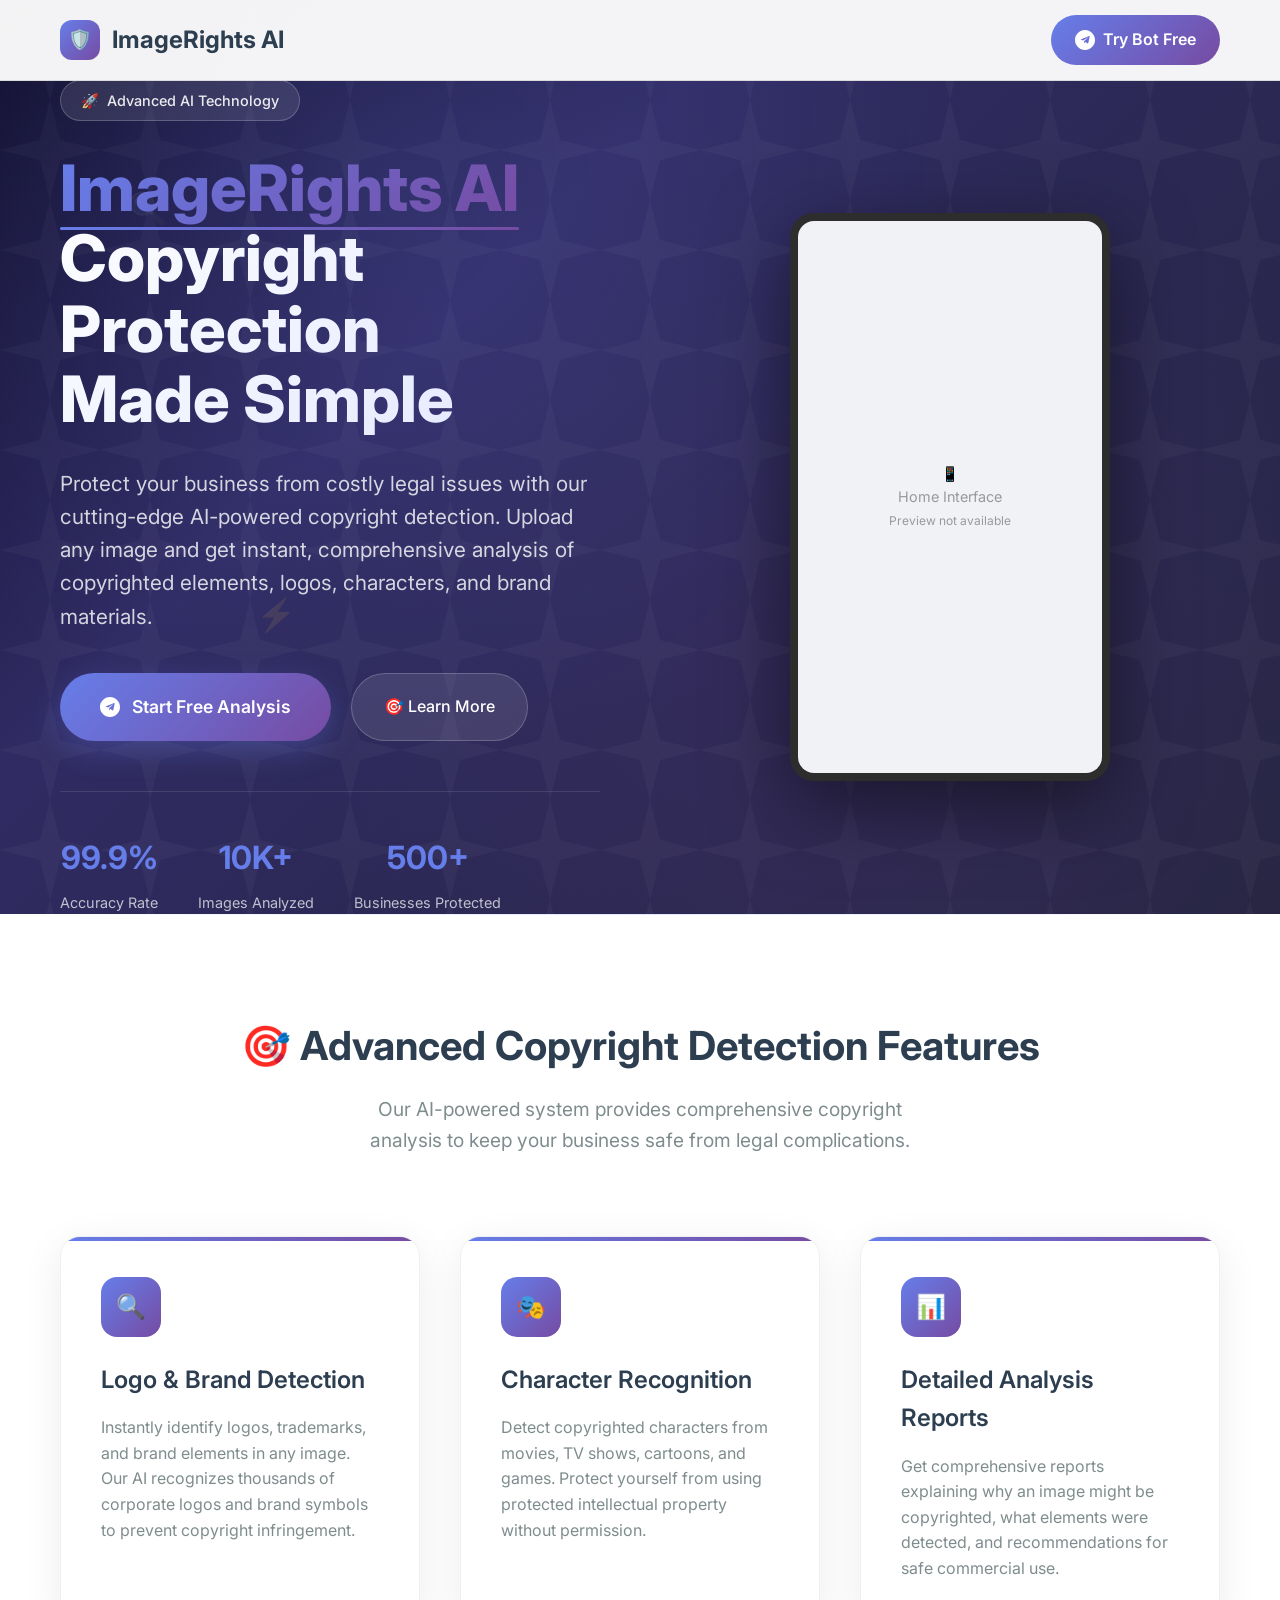
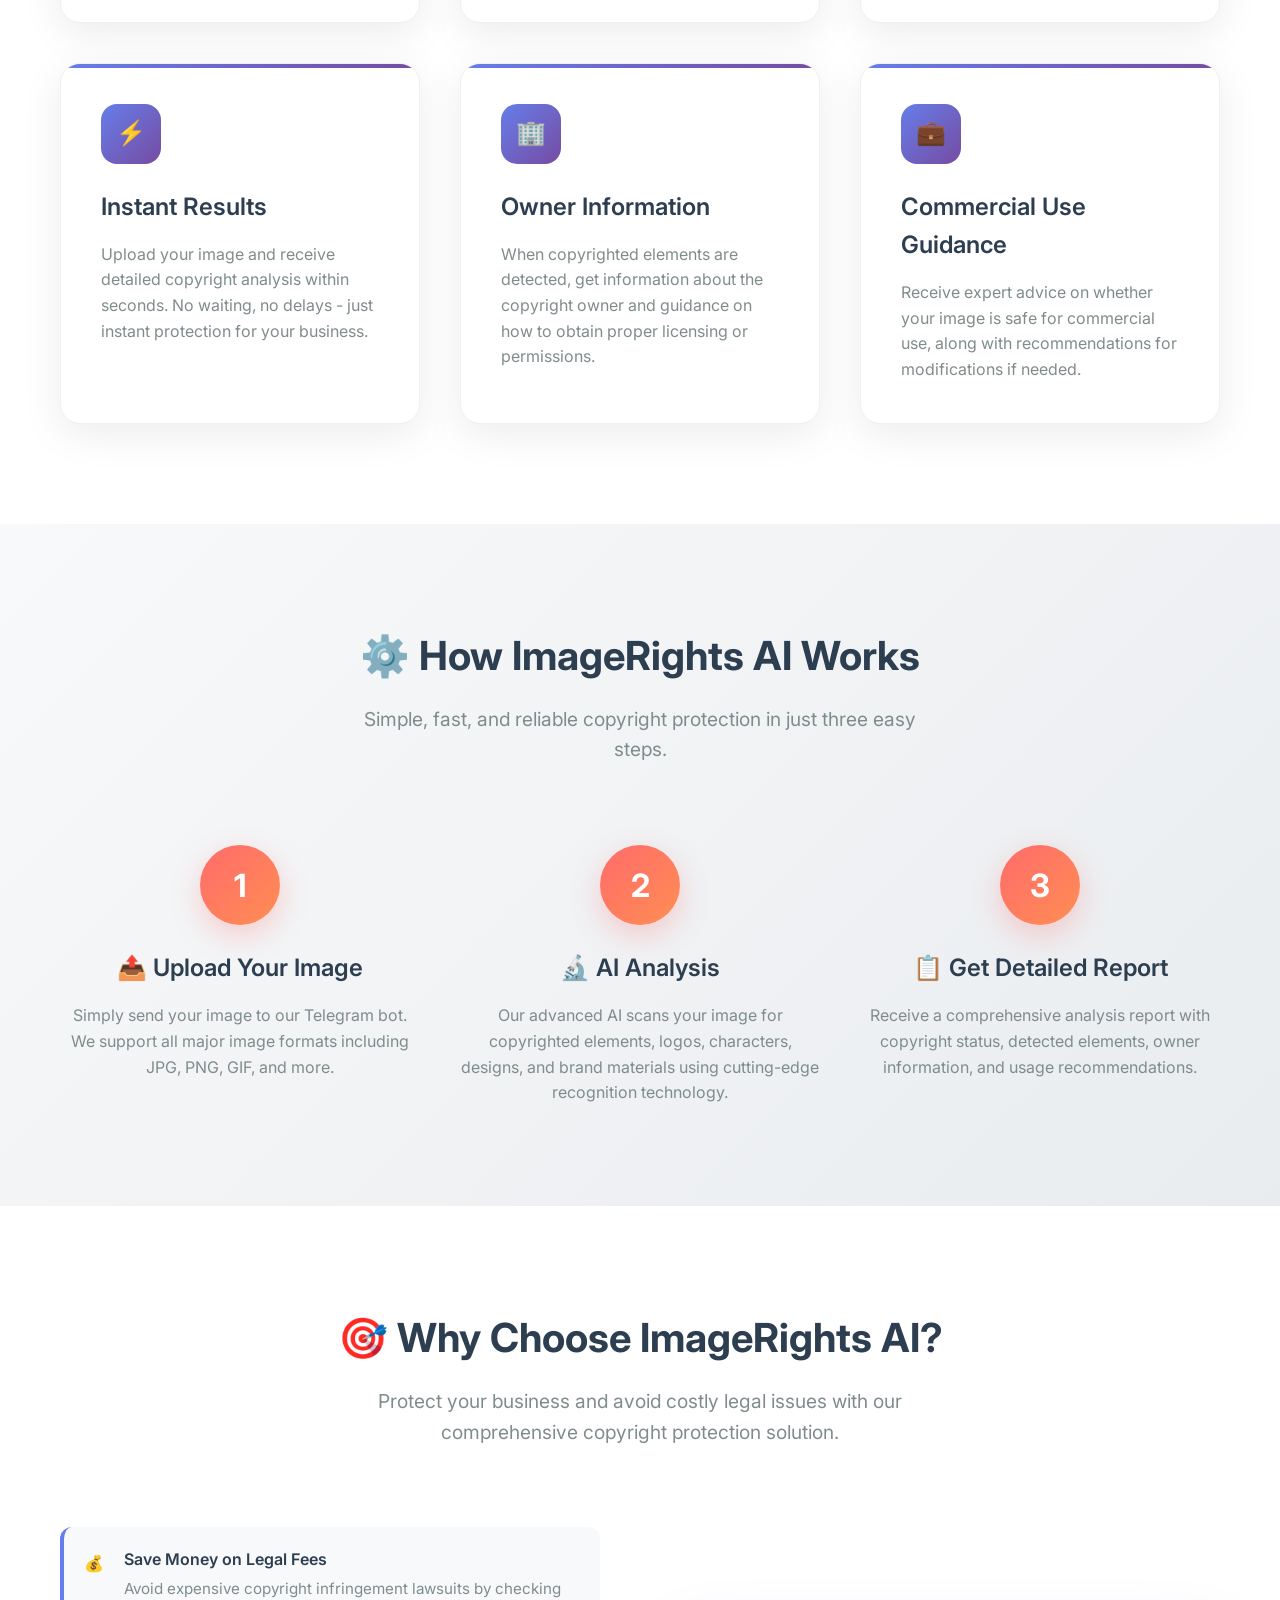
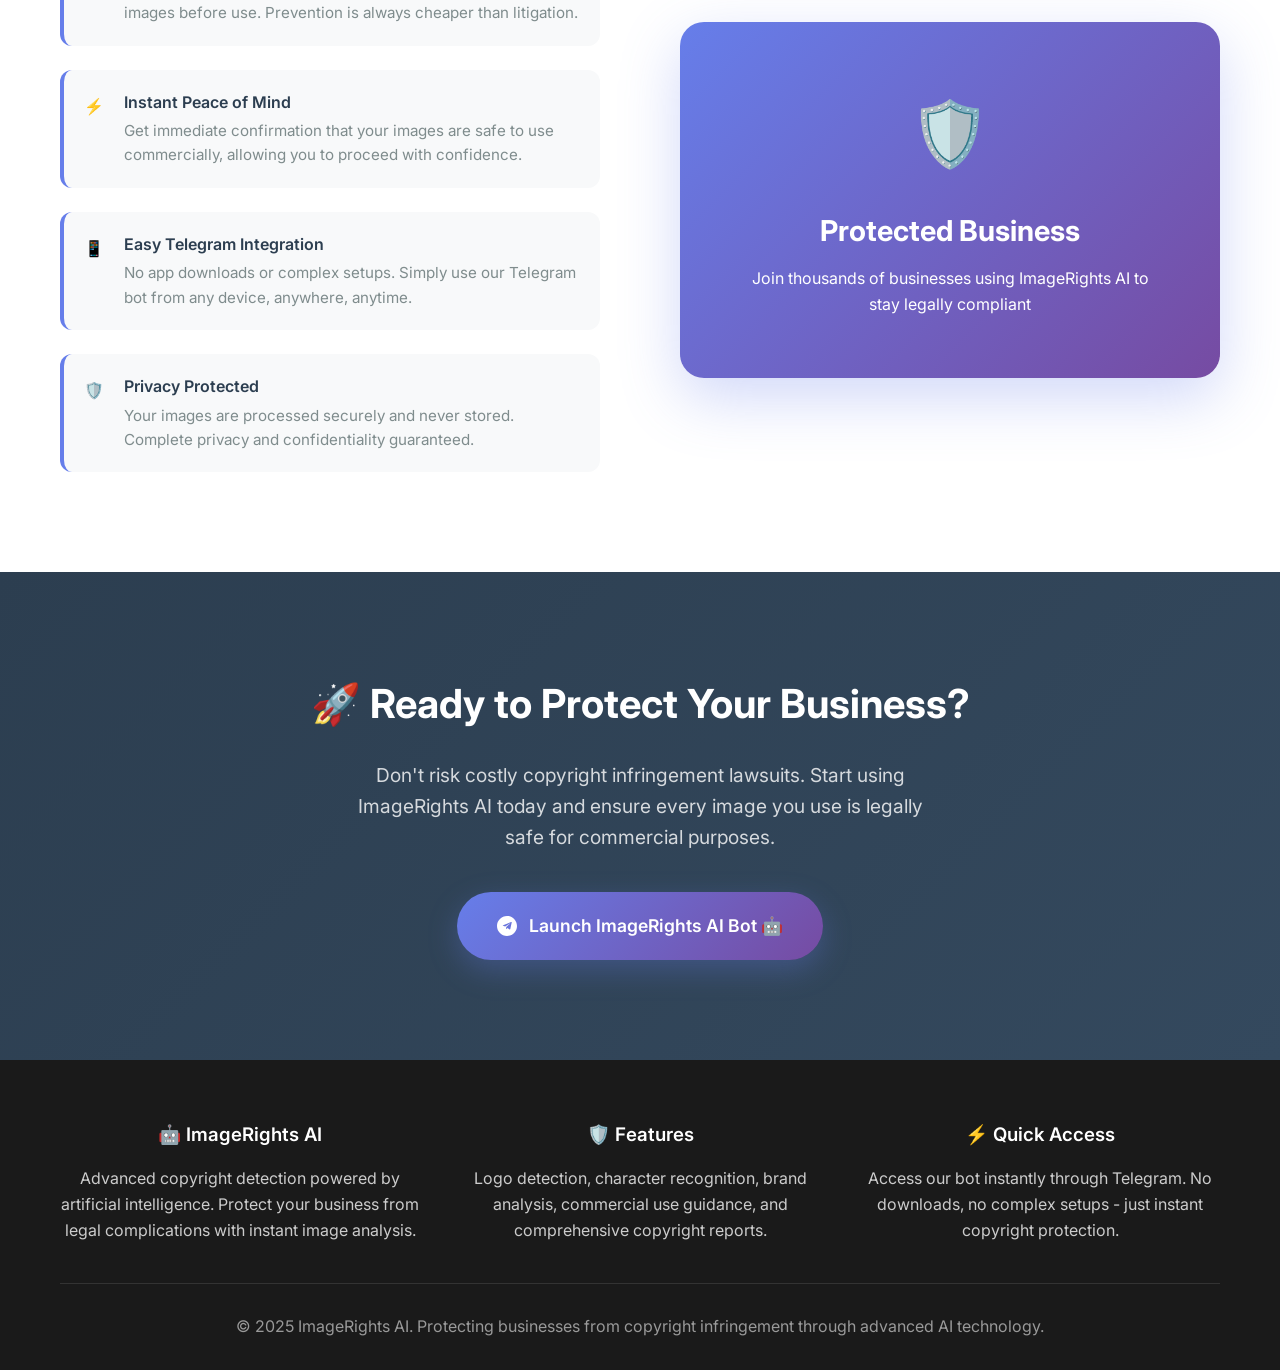
==== Index.html @ 1d733025 "Create Index.html" ====
<!DOCTYPE html>
<html lang="en">
<head>
    <meta charset="UTF-8">
    <meta name="viewport" content="width=device-width, initial-scale=1.0">
    <title>ImageRights AI - Advanced Copyright Detection Bot | Protect Your Business from Legal Issues</title>
    <meta name="description" content="Protect your business with ImageRights AI - the most advanced copyright detection bot. Upload images and get instant analysis for copyrighted elements, logos, characters, and brand elements. Safe commercial use guaranteed.">
    <meta name="keywords" content="copyright checker, image copyright detection, AI copyright scanner, commercial use images, trademark detection, logo recognition, copyright infringement protection">
    <meta name="robots" content="index, follow">
    <meta property="og:title" content="ImageRights AI - Advanced Copyright Detection Bot">
    <meta property="og:description" content="Instantly detect copyrighted elements in images. Protect your business from legal issues with AI-powered copyright analysis.">
    <meta property="og:type" content="website">
    <meta property="og:url" content="https://imagerights-ai.com">
    <meta name="twitter:card" content="summary_large_image">
    <meta name="twitter:title" content="ImageRights AI - Advanced Copyright Detection Bot">
    <meta name="twitter:description" content="AI-powered copyright detection to keep your business safe from legal issues.">
    
    <link rel="preconnect" href="https://fonts.googleapis.com">
    <link rel="preconnect" href="https://fonts.gstatic.com" crossorigin>
    <link href="https://fonts.googleapis.com/css2?family=Inter:wght@300;400;500;600;700;800&display=swap" rel="stylesheet">
    
    <style>
        * {
            margin: 0;
            padding: 0;
            box-sizing: border-box;
        }

        body {
            font-family: 'Inter', sans-serif;
            line-height: 1.6;
            color: #1a1a1a;
            background: linear-gradient(135deg, #667eea 0%, #764ba2 100%);
            overflow-x: hidden;
        }

        .container {
            max-width: 1200px;
            margin: 0 auto;
            padding: 0 20px;
        }

        /* Navigation */
        .navbar {
            position: fixed;
            top: 0;
            left: 0;
            right: 0;
            background: rgba(255, 255, 255, 0.95);
            backdrop-filter: blur(20px);
            border-bottom: 1px solid rgba(0, 0, 0, 0.1);
            z-index: 1000;
            padding: 15px 0;
        }

        .nav-content {
            display: flex;
            justify-content: space-between;
            align-items: center;
        }

        .logo {
            display: flex;
            align-items: center;
            gap: 12px;
            font-size: 1.5rem;
            font-weight: 700;
            color: #2c3e50;
            text-decoration: none;
        }

        .logo-icon {
            width: 40px;
            height: 40px;
            background: linear-gradient(135deg, #667eea, #764ba2);
            border-radius: 12px;
            display: flex;
            align-items: center;
            justify-content: center;
            color: white;
            font-size: 1.2rem;
        }

        .nav-cta {
            background: linear-gradient(135deg, #667eea, #764ba2);
            color: white;
            padding: 12px 24px;
            border-radius: 25px;
            text-decoration: none;
            font-weight: 600;
            transition: all 0.3s ease;
            display: flex;
            align-items: center;
            gap: 8px;
        }

        .nav-cta:hover {
            transform: translateY(-2px);
            box-shadow: 0 10px 25px rgba(102, 126, 234, 0.3);
        }

        /* Header Section */
        .hero {
            min-height: 100vh;
            display: flex;
            align-items: center;
            background: linear-gradient(135deg, #0f0c29 0%, #302b63 35%, #24243e 100%);
            position: relative;
            overflow: hidden;
            padding-top: 80px;
        }

        .hero::before {
            content: '';
            position: absolute;
            top: 0;
            left: 0;
            right: 0;
            bottom: 0;
            background: url("data:image/svg+xml,%3Csvg width='100' height='100' viewBox='0 0 100 100' xmlns='http://www.w3.org/2000/svg'%3E%3Cg fill='%23ffffff' fill-opacity='0.03'%3E%3Cpolygon points='50 0 60 40 100 50 60 60 50 100 40 60 0 50 40 40'/%3E%3C/g%3E%3C/svg%3E") repeat;
            animation: float 30s linear infinite;
        }

        .hero::after {
            content: '';
            position: absolute;
            top: 0;
            left: 0;
            right: 0;
            bottom: 0;
            background: radial-gradient(circle at 30% 20%, rgba(102, 126, 234, 0.15) 0%, transparent 50%),
                        radial-gradient(circle at 70% 80%, rgba(118, 75, 162, 0.15) 0%, transparent 50%);
        }

        @keyframes float {
            0% { transform: translateX(0) translateY(0); }
            100% { transform: translateX(-100px) translateY(-100px); }
        }

        .hero-content {
            display: grid;
            grid-template-columns: 1fr 1fr;
            gap: 80px;
            align-items: center;
            z-index: 2;
            position: relative;
        }

        .hero-text {
            max-width: 600px;
        }

        .hero-badge {
            display: inline-flex;
            align-items: center;
            gap: 8px;
            background: rgba(255, 255, 255, 0.1);
            border: 1px solid rgba(255, 255, 255, 0.2);
            border-radius: 50px;
            padding: 8px 20px;
            margin-bottom: 32px;
            color: rgba(255, 255, 255, 0.9);
            font-size: 0.9rem;
            font-weight: 500;
        }

        .hero-text h1 {
            font-size: 4rem;
            font-weight: 800;
            color: white;
            margin-bottom: 32px;
            line-height: 1.1;
            background: linear-gradient(135deg, #ffffff 0%, #e0e7ff 100%);
            -webkit-background-clip: text;
            -webkit-text-fill-color: transparent;
            background-clip: text;
        }

        .hero-text .highlight {
            background: linear-gradient(135deg, #667eea 0%, #764ba2 100%);
            -webkit-background-clip: text;
            -webkit-text-fill-color: transparent;
            background-clip: text;
            position: relative;
        }

        .hero-text .highlight::after {
            content: '';
            position: absolute;
            bottom: -4px;
            left: 0;
            right: 0;
            height: 3px;
            background: linear-gradient(135deg, #667eea 0%, #764ba2 100%);
            border-radius: 2px;
        }

        .hero-text p {
            font-size: 1.3rem;
            color: rgba(255, 255, 255, 0.8);
            margin-bottom: 40px;
            font-weight: 400;
            line-height: 1.6;
        }

        .hero-buttons {
            display: flex;
            gap: 20px;
            align-items: center;
            flex-wrap: wrap;
        }

        .cta-button {
            display: inline-flex;
            align-items: center;
            gap: 12px;
            background: linear-gradient(135deg, #667eea, #764ba2);
            color: white;
            padding: 20px 40px;
            border-radius: 50px;
            text-decoration: none;
            font-weight: 600;
            font-size: 1.1rem;
            transition: all 0.3s ease;
            box-shadow: 0 10px 30px rgba(102, 126, 234, 0.3);
            position: relative;
            overflow: hidden;
        }

        .cta-button::before {
            content: '';
            position: absolute;
            top: 0;
            left: -100%;
            width: 100%;
            height: 100%;
            background: linear-gradient(90deg, transparent, rgba(255, 255, 255, 0.2), transparent);
            transition: left 0.5s;
        }

        .cta-button:hover::before {
            left: 100%;
        }

        .cta-button:hover {
            transform: translateY(-3px);
            box-shadow: 0 20px 40px rgba(102, 126, 234, 0.4);
        }

        .cta-secondary {
            display: inline-flex;
            align-items: center;
            gap: 12px;
            background: rgba(255, 255, 255, 0.1);
            color: white;
            padding: 20px 32px;
            border-radius: 50px;
            text-decoration: none;
            font-weight: 500;
            border: 1px solid rgba(255, 255, 255, 0.2);
            transition: all 0.3s ease;
        }

        .cta-secondary:hover {
            background: rgba(255, 255, 255, 0.15);
            transform: translateY(-2px);
        }

        .hero-stats {
            display: flex;
            gap: 40px;
            margin-top: 50px;
            padding-top: 40px;
            border-top: 1px solid rgba(255, 255, 255, 0.1);
        }

        .stat-item {
            text-align: center;
        }

        .stat-number {
            font-size: 2rem;
            font-weight: 700;
            color: #667eea;
            margin-bottom: 8px;
        }

        .stat-label {
            font-size: 0.9rem;
            color: rgba(255, 255, 255, 0.7);
        }

        .hero-visual {
            display: flex;
            justify-content: center;
            align-items: center;
            position: relative;
        }
        
        /* New Gallery Carousel Styles */
        .screenshots-carousel {
            position: relative;
            width: 320px;
            height: 568px;
            box-shadow: 0 25px 80px rgba(0, 0, 0, 0.5);
            border-radius: 24px;
            overflow: hidden;
            border: 8px solid #2d2d2d;
            background: #1a1a1a;
        }

        .screenshot-item {
            position: absolute;
            top: 0;
            left: 0;
            width: 100%;
            height: 100%;
            opacity: 0;
            transition: opacity 0.5s ease-in-out;
            z-index: 1;
            background: #f0f2f5;
            display: flex;
            align-items: center;
            justify-content: center;
        }

        .screenshot-item.active {
            opacity: 1;
        }

        .screenshot-img {
            width: 100%;
            height: 100%;
            object-fit: cover;
            background: #f8f9fa;
        }

        .image-loading {
            position: absolute;
            top: 50%;
            left: 50%;
            transform: translate(-50%, -50%);
            color: #666;
            font-size: 0.9rem;
            text-align: center;
        }

        .loading-spinner {
            width: 20px;
            height: 20px;
            border: 2px solid #f3f3f3;
            border-top: 2px solid #667eea;
            border-radius: 50%;
            animation: spin 1s linear infinite;
            margin: 0 auto 10px;
        }

        @keyframes spin {
            0% { transform: rotate(0deg); }
            100% { transform: rotate(360deg); }
        }

        .carousel-controls {
            position: absolute;
            bottom: -70px;
            left: 50%;
            transform: translateX(-50%);
            display: flex;
            gap: 15px;
            z-index: 3;
        }

        .carousel-dots {
            display: flex;
            gap: 8px;
            align-items: center;
        }

        .dot {
            cursor: pointer;
            height: 12px;
            width: 12px;
            background-color: rgba(255,255,255,0.3);
            border-radius: 50%;
            display: inline-block;
            transition: all 0.3s ease;
        }

        .dot.active {
            background-color: #667eea;
            transform: scale(1.2);
        }

        .dot:hover {
            background-color: rgba(102, 126, 234, 0.7);
        }

        .carousel-nav {
            display: flex;
            gap: 10px;
        }

        .nav-btn {
            background: rgba(255, 255, 255, 0.1);
            border: 1px solid rgba(255, 255, 255, 0.2);
            color: white;
            width: 40px;
            height: 40px;
            border-radius: 50%;
            display: flex;
            align-items: center;
            justify-content: center;
            cursor: pointer;
            transition: all 0.3s ease;
            font-size: 1.2rem;
        }

        .nav-btn:hover {
            background: rgba(255, 255, 255, 0.2);
            transform: scale(1.1);
        }

        .carousel-labels {
            position: absolute;
            bottom: -110px;
            left: 50%;
            transform: translateX(-50%);
            text-align: center;
            z-index: 3;
        }

        .current-label {
            color: rgba(255, 255, 255, 0.9);
            font-size: 0.9rem;
            font-weight: 500;
            padding: 8px 16px;
            background: rgba(255, 255, 255, 0.1);
            border-radius: 20px;
            backdrop-filter: blur(10px);
        }

        .floating-elements {
            position: absolute;
            top: 0;
            left: 0;
            right: 0;
            bottom: 0;
            pointer-events: none;
        }

        .floating-icon {
            position: absolute;
            color: rgba(255, 255, 255, 0.1);
            font-size: 2rem;
            animation: floatIcon 8s ease-in-out infinite;
        }

        .floating-icon:nth-child(1) { top: 20%; left: 10%; animation-delay: 0s; }
        .floating-icon:nth-child(2) { top: 60%; right: 15%; animation-delay: 2s; }
        .floating-icon:nth-child(3) { bottom: 30%; left: 20%; animation-delay: 4s; }

        @keyframes floatIcon {
            0%, 100% { transform: translateY(0px) rotate(0deg); }
            50% { transform: translateY(-20px) rotate(10deg); }
        }

        /* Features Section */
        .features {
            padding: 100px 0;
            background: #ffffff;
            position: relative;
        }

        .features::before {
            content: '';
            position: absolute;
            top: 0;
            left: 0;
            right: 0;
            height: 1px;
            background: linear-gradient(90deg, transparent, #e0e7ff, transparent);
        }

        .section-header {
            text-align: center;
            margin-bottom: 80px;
        }

        .section-header h2 {
            font-size: 2.5rem;
            font-weight: 700;
            color: #2c3e50;
            margin-bottom: 16px;
        }

        .section-header p {
            font-size: 1.2rem;
            color: #7f8c8d;
            max-width: 600px;
            margin: 0 auto;
        }

        .features-grid {
            display: grid;
            grid-template-columns: repeat(auto-fit, minmax(350px, 1fr));
            gap: 40px;
        }

        .feature-card {
            background: #ffffff;
            padding: 40px;
            border-radius: 20px;
            box-shadow: 0 10px 40px rgba(0, 0, 0, 0.08);
            border: 1px solid #f0f0f0;
            transition: all 0.3s ease;
            position: relative;
            overflow: hidden;
        }

        .feature-card::before {
            content: '';
            position: absolute;
            top: 0;
            left: 0;
            right: 0;
            height: 4px;
            background: linear-gradient(135deg, #667eea, #764ba2);
        }

        .feature-card:hover {
            transform: translateY(-5px);
            box-shadow: 0 20px 60px rgba(0, 0, 0, 0.12);
        }

        .feature-icon {
            width: 60px;
            height: 60px;
            background: linear-gradient(135deg, #667eea, #764ba2);
            border-radius: 16px;
            display: flex;
            align-items: center;
            justify-content: center;
            margin-bottom: 24px;
            color: white;
            font-size: 1.5rem;
        }

        .feature-card h3 {
            font-size: 1.5rem;
            font-weight: 600;
            color: #2c3e50;
            margin-bottom: 16px;
        }

        .feature-card p {
            color: #7f8c8d;
            line-height: 1.6;
        }

        /* How It Works */
        .how-it-works {
            padding: 100px 0;
            background: linear-gradient(135deg, #f8f9fa, #e9ecef);
        }

        .steps-container {
            display: grid;
            grid-template-columns: repeat(auto-fit, minmax(300px, 1fr));
            gap: 40px;
            margin-top: 60px;
        }

        .step {
            text-align: center;
            position: relative;
        }

        .step-number {
            width: 80px;
            height: 80px;
            background: linear-gradient(135deg, #ff6b6b, #ff8e53);
            border-radius: 50%;
            display: flex;
            align-items: center;
            justify-content: center;
            margin: 0 auto 24px;
            font-size: 2rem;
            font-weight: 700;
            color: white;
            box-shadow: 0 10px 30px rgba(255, 107, 107, 0.3);
        }

        .step h3 {
            font-size: 1.5rem;
            font-weight: 600;
            color: #2c3e50;
            margin-bottom: 16px;
        }

        .step p {
            color: #7f8c8d;
            line-height: 1.6;
        }

        /* Benefits Section */
        .benefits {
            padding: 100px 0;
            background: #ffffff;
        }

        .benefits-grid {
            display: grid;
            grid-template-columns: 1fr 1fr;
            gap: 80px;
            align-items: center;
            margin-top: 60px;
        }

        .benefits-list {
            display: flex;
            flex-direction: column;
            gap: 24px;
        }

        .benefit-item {
            display: flex;
            align-items: flex-start;
            gap: 16px;
            padding: 20px;
            background: #f8f9fa;
            border-radius: 12px;
            border-left: 4px solid #667eea;
        }

        .benefit-icon {
            width: 24px;
            height: 24px;
            color: #667eea;
            flex-shrink: 0;
            margin-top: 4px;
        }

        .benefit-content h4 {
            font-weight: 600;
            color: #2c3e50;
            margin-bottom: 4px;
        }

        .benefit-content p {
            color: #7f8c8d;
            font-size: 0.95rem;
        }

        .benefits-visual {
            display: flex;
            justify-content: center;
            align-items: center;
        }

        .security-badge {
            background: linear-gradient(135deg, #667eea, #764ba2);
            color: white;
            padding: 60px;
            border-radius: 24px;
            text-align: center;
            box-shadow: 0 20px 60px rgba(102, 126, 234, 0.3);
        }

       .security-badge .icon {
            font-size: 4rem;
            margin-bottom: 24px;
        }

        .security-badge h3 {
            font-size: 1.8rem;
            font-weight: 700;
            margin-bottom: 12px;
        }

        /* Final CTA */
        .final-cta {
            padding: 100px 0;
            background: linear-gradient(135deg, #2c3e50, #34495e);
            text-align: center;
        }

        .final-cta h2 {
            font-size: 2.5rem;
            font-weight: 700;
            color: white;
            margin-bottom: 24px;
        }

        .final-cta p {
            font-size: 1.2rem;
            color: rgba(255, 255, 255, 0.8);
            margin-bottom: 40px;
            max-width: 600px;
            margin-left: auto;
            margin-right: auto;
        }

        /* Footer */
        .footer {
            background: #1a1a1a;
            color: #ffffff;
            padding: 60px 0 30px;
            text-align: center;
        }

        .footer-content {
            display: grid;
            grid-template-columns: repeat(auto-fit, minmax(250px, 1fr));
            gap: 40px;
            margin-bottom: 40px;
        }

        .footer-section h3 {
            font-weight: 600;
            margin-bottom: 16px;
            color: #ffffff;
        }

        .footer-section p {
            color: #cccccc;
            line-height: 1.6;
        }

        .footer-bottom {
            border-top: 1px solid #333;
            padding-top: 30px;
            color: #999;
        }

        /* Responsive Design */
        @media (max-width: 768px) {
            .navbar {
                padding: 10px 0;
            }
            
            .nav-content {
                flex-wrap: wrap;
                gap: 15px;
            }
            
            .logo {
                font-size: 1.3rem;
            }
            
            .nav-cta {
                padding: 10px 20px;
                font-size: 0.9rem;
            }
            
            .hero {
                padding-top: 100px;
            }
            
            .hero-content {
                grid-template-columns: 1fr;
                gap: 60px; /* Increased gap for better spacing */
                text-align: center;
            }
            
            .hero-visual {
                order: -1; /* Move carousel to the top on mobile */
                margin-bottom: 20px;
            }

            .hero-text h1 {
                font-size: 2.5rem;
            }
            
            .hero-text p {
                font-size: 1.1rem;
            }
            
            .hero-buttons {
                justify-content: center;
            }
            
            .cta-button, .cta-secondary {
                padding: 16px 28px;
                font-size: 1rem;
            }
            
            .hero-stats {
                justify-content: center;
                gap: 20px;
            }

            .features-grid {
                grid-template-columns: 1fr;
            }

            .benefits-grid {
                grid-template-columns: 1fr;
                gap: 40px;
            }
            
            .screenshots-carousel {
                width: 280px;
                height: 497px; /* Adjusted height for mobile */
            }
            
            .carousel-controls {
                bottom: -60px;
            }
            
            .carousel-labels {
                bottom: -95px;
            }
            
            .current-label {
                font-size: 0.8rem;
                padding: 6px 12px;
            }
        }

        /* Animations */
        @keyframes slideInUp {
            from {
                opacity: 0;
                transform: translateY(60px);
            }
            to {
                opacity: 1;
                transform: translateY(0);
            }
        }

        .animate-slide-up {
            animation: slideInUp 0.8s ease-out;
        }

        /* Telegram Icon */
        .telegram-icon {
            display: inline-block;
            width: 20px;
            height: 20px;
            background: url("data:image/svg+xml,%3Csvg xmlns='http://www.w3.org/2000/svg' viewBox='0 0 24 24' fill='white'%3E%3Cpath d='M12 0C5.374 0 0 5.373 0 12s5.374 12 12 12 12-5.373 12-12S18.626 0 12 0zm5.568 8.16l-1.61 7.548c-.12.537-.437.668-.887.416l-2.453-1.81-1.183 1.139c-.131.131-.242.242-.497.242l.178-2.519 4.585-4.138c.199-.177-.043-.275-.309-.098l-5.671 3.568-2.443-.763c-.531-.166-.542-.531.111-.786l9.552-3.683c.442-.166.831.099.688.786z'/%3E%3C/svg%3E") no-repeat center;
            background-size: contain;
        }
    </style>
</head>
<body>
    <nav class="navbar">
        <div class="container">
            <div class="nav-content">
                <a href="#" class="logo">
                    <div class="logo-icon">🛡️</div>
                    ImageRights AI
                </a>
                <a href="https://t.me/Copyright_checker_bot" class="nav-cta" target="_blank">
                    <span class="telegram-icon"></span>
                    Try Bot Free
                </a>
            </div>
        </div>
    </nav>

    <section class="hero">
        <div class="floating-elements">
            <div class="floating-icon">🔍</div>
            <div class="floating-icon">🛡️</div>
            <div class="floating-icon">⚡</div>
        </div>
        <div class="container">
            <div class="hero-content">
                <div class="hero-text animate-slide-up">
                    <div class="hero-badge">
                        🚀 <span>Advanced AI Technology</span>
                    </div>
                    <h1>
                        <span class="highlight">ImageRights AI</span><br>
                        Copyright Protection<br>
                        Made Simple
                    </h1>
                    <p>Protect your business from costly legal issues with our cutting-edge AI-powered copyright detection. Upload any image and get instant, comprehensive analysis of copyrighted elements, logos, characters, and brand materials.</p>
                    
                    <div class="hero-buttons">
                        <a href="https://t.me/Copyright_checker_bot" class="cta-button" target="_blank">
                            <span class="telegram-icon"></span>
                            Start Free Analysis
                        </a>
                        <a href="#features" class="cta-secondary">
                            🎯 Learn More
                        </a>
                    </div>

                    <div class="hero-stats">
                        <div class="stat-item">
                            <div class="stat-number">99.9%</div>
                            <div class="stat-label">Accuracy Rate</div>
                        </div>
                        <div class="stat-item">
                            <div class="stat-number">10K+</div>
                            <div class="stat-label">Images Analyzed</div>
                        </div>
                        <div class="stat-item">
                            <div class="stat-number">500+</div>
                            <div class="stat-label">Businesses Protected</div>
                        </div>
                    </div>
                </div>
                
                <div class="hero-visual animate-slide-up">
                    <div class="screenshots-carousel">
                        <div class="screenshot-item active">
                            <div class="image-loading">
                                <div class="loading-spinner"></div>
                                Loading...
                            </div>
                            <img src="https://i.postimg.cc/QtZ9jBrh/IMG-20250729-WA0003.jpg" 
                                 alt="ImageRights AI Home Page" 
                                 class="screenshot-img"
                                 onload="this.previousElementSibling.style.display='none'"
                                 onerror="this.style.display='none'; this.previousElementSibling.innerHTML='<div style=color:#999>📱<br>Home Interface<br><small>Preview not available</small></div>'">
                        </div>
                        
                        <div class="screenshot-item">
                            <div class="image-loading">
                                <div class="loading-spinner"></div>
                                Loading...
                            </div>
                            <img src="https://i.postimg.cc/63V7q99R/IMG-20250729-WA0002.jpg" 
                                 alt="Image Upload & Scan Interface" 
                                 class="screenshot-img"
                                 onload="this.previousElementSibling.style.display='none'"
                                 onerror="this.style.display='none'; this.previousElementSibling.innerHTML='<div style=color:#999>🔍<br>Scan Interface<br><small>Preview not available</small></div>'">
                        </div>
                        
                        <div class="screenshot-item">
                            <div class="image-loading">
                                <div class="loading-spinner"></div>
                                Loading...
                            </div>
                            <img src="https://i.postimg.cc/PJ2Pb2v5/IMG-20250729-WA0004.jpg" 
                                 alt="Copyright Analysis Results" 
                                 class="screenshot-img"
                                 onload="this.previousElementSibling.style.display='none'"
                                 onerror="this.style.display='none'; this.previousElementSibling.innerHTML='<div style=color:#999>📊<br>Analysis Results<br><small>Preview not available</small></div>'">
                        </div>
                        
                        <div class="screenshot-item">
                            <div class="image-loading">
                                <div class="loading-spinner"></div>
                                Loading...
                            </div>
                            <img src="https://i.postimg.cc/tJXsVLTc/IMG-20250729-WA0005.jpg" 
                                 alt="Detailed Copyright Report" 
                                 class="screenshot-img"
                                 onload="this.previousElementSibling.style.display='none'"
                                 onerror="this.style.display='none'; this.previousElementSibling.innerHTML='<div style=color:#999>📋<br>Detailed Report<br><small>Preview not available</small></div>'">
                        </div>
                        
                        <div class="screenshot-item">
                            <div class="image-loading">
                                <div class="loading-spinner"></div>
                                Loading...
                            </div>
                            <img src="https://i.postimg.cc/5NKX6KMP/IMG-20250729-WA0001.jpg" 
                                 alt="Scan History & Reports" 
                                 class="screenshot-img"
                                 onload="this.previousElementSibling.style.display='none'"
                                 onerror="this.style.display='none'; this.previousElementSibling.innerHTML='<div style=color:#999>📚<br>Scan History<br><small>Preview not available</small></div>'">
                        </div>
                        
                        <div class="screenshot-item">
                            <div class="image-loading">
                                <div class="loading-spinner"></div>
                                Loading...
                            </div>
                            <img src="https://i.postimg.cc/BQn8Z9RL/IMG-20250729-WA0000.jpg" 
                                 alt="Bot Menu & Features" 
                                 class="screenshot-img"
                                 onload="this.previousElementSibling.style.display='none'"
                                 onerror="this.style.display='none'; this.previousElementSibling.innerHTML='<div style=color:#999>⚙️<br>Bot Menu<br><small>Preview not available</small></div>'">
                        </div>
                        
                        <div class="carousel-controls">
                            <div class="carousel-nav">
                                <button class="nav-btn" onclick="changeSlide(-1)">‹</button>
                                <div class="carousel-dots">
                                    <span class="dot active" onclick="currentSlide(1)"></span>
                                    <span class="dot" onclick="currentSlide(2)"></span>
                                    <span class="dot" onclick="currentSlide(3)"></span>
                                    <span class="dot" onclick="currentSlide(4)"></span>
                                    <span class="dot" onclick="currentSlide(5)"></span>
                                    <span class="dot" onclick="currentSlide(6)"></span>
                                </div>
                                <button class="nav-btn" onclick="changeSlide(1)">›</button>
                            </div>
                        </div>
                        
                        <div class="carousel-labels">
                            <div class="current-label" id="currentLabel">📱 Bot Home Interface</div>
                        </div>
                    </div>
                </div>
            </div>
        </div>
    </section>
    <section id="features" class="features">
        <div class="container">
            <div class="section-header">
                <h2>🎯 Advanced Copyright Detection Features</h2>
                <p>Our AI-powered system provides comprehensive copyright analysis to keep your business safe from legal complications.</p>
            </div>
            <div class="features-grid">
                <div class="feature-card">
                    <div class="feature-icon">🔍</div>
                    <h3>Logo & Brand Detection</h3>
                    <p>Instantly identify logos, trademarks, and brand elements in any image. Our AI recognizes thousands of corporate logos and brand symbols to prevent copyright infringement.</p>
                </div>
                <div class="feature-card">
                    <div class="feature-icon">🎭</div>
                    <h3>Character Recognition</h3>
                    <p>Detect copyrighted characters from movies, TV shows, cartoons, and games. Protect yourself from using protected intellectual property without permission.</p>
                </div>
                <div class="feature-card">
                    <div class="feature-icon">📊</div>
                    <h3>Detailed Analysis Reports</h3>
                    <p>Get comprehensive reports explaining why an image might be copyrighted, what elements were detected, and recommendations for safe commercial use.</p>
                </div>
                <div class="feature-card">
                    <div class="feature-icon">⚡</div>
                    <h3>Instant Results</h3>
                    <p>Upload your image and receive detailed copyright analysis within seconds. No waiting, no delays - just instant protection for your business.</p>
                </div>
                <div class="feature-card">
                    <div class="feature-icon">🏢</div>
                    <h3>Owner Information</h3>
                    <p>When copyrighted elements are detected, get information about the copyright owner and guidance on how to obtain proper licensing or permissions.</p>
                </div>
                <div class="feature-card">
                    <div class="feature-icon">💼</div>
                    <h3>Commercial Use Guidance</h3>
                    <p>Receive expert advice on whether your image is safe for commercial use, along with recommendations for modifications if needed.</p>
                </div>
            </div>
        </div>
    </section>

    <section class="how-it-works">
        <div class="container">
            <div class="section-header">
                <h2>⚙️ How ImageRights AI Works</h2>
                <p>Simple, fast, and reliable copyright protection in just three easy steps.</p>
            </div>
            <div class="steps-container">
                <div class="step">
                    <div class="step-number">1</div>
                    <h3>📤 Upload Your Image</h3>
                    <p>Simply send your image to our Telegram bot. We support all major image formats including JPG, PNG, GIF, and more.</p>
                </div>
                <div class="step">
                    <div class="step-number">2</div>
                    <h3>🔬 AI Analysis</h3>
                    <p>Our advanced AI scans your image for copyrighted elements, logos, characters, designs, and brand materials using cutting-edge recognition technology.</p>
                </div>
                <div class="step">
                    <div class="step-number">3</div>
                    <h3>📋 Get Detailed Report</h3>
                    <p>Receive a comprehensive analysis report with copyright status, detected elements, owner information, and usage recommendations.</p>
                </div>
            </div>
        </div>
    </section>

    <section class="benefits">
        <div class="container">
            <div class="section-header">
                <h2>🎯 Why Choose ImageRights AI?</h2>
                <p>Protect your business and avoid costly legal issues with our comprehensive copyright protection solution.</p>
            </div>
            <div class="benefits-grid">
                <div class="benefits-list">
                    <div class="benefit-item">
                        <div class="benefit-icon">💰</div>
                        <div class="benefit-content">
                            <h4>Save Money on Legal Fees</h4>
                            <p>Avoid expensive copyright infringement lawsuits by checking images before use. Prevention is always cheaper than litigation.</p>
                        </div>
                    </div>
                    <div class="benefit-item">
                        <div class="benefit-icon">⚡</div>
                        <div class="benefit-content">
                            <h4>Instant Peace of Mind</h4>
                            <p>Get immediate confirmation that your images are safe to use commercially, allowing you to proceed with confidence.</p>
                        </div>
                    </div>
                    <div class="benefit-item">
                        <div class="benefit-icon">📱</div>
                        <div class="benefit-content">
                            <h4>Easy Telegram Integration</h4>
                            <p>No app downloads or complex setups. Simply use our Telegram bot from any device, anywhere, anytime.</p>
                        </div>
                    </div>
                    <div class="benefit-item">
                        <div class="benefit-icon">🛡️</div>
                        <div class="benefit-content">
                            <h4>Privacy Protected</h4>
                            <p>Your images are processed securely and never stored. Complete privacy and confidentiality guaranteed.</p>
                        </div>
                    </div>
                </div>
                <div class="benefits-visual">
                    <div class="security-badge">
                        <div class="icon">🛡️</div>
                        <h3>Protected Business</h3>
                        <p>Join thousands of businesses using ImageRights AI to stay legally compliant</p>
                    </div>
                </div>
            </div>
        </div>
    </section>

    <section class="final-cta">
        <div class="container">
            <h2>🚀 Ready to Protect Your Business?</h2>
            <p>Don't risk costly copyright infringement lawsuits. Start using ImageRights AI today and ensure every image you use is legally safe for commercial purposes.</p>
            <a href="https://t.me/Copyright_checker_bot" class="cta-button" target="_blank">
                <span class="telegram-icon"></span>
                Launch ImageRights AI Bot 🤖
            </a>
        </div>
    </section>

    <footer class="footer">
        <div class="container">
            <div class="footer-content">
                <div class="footer-section">
                    <h3>🤖 ImageRights AI</h3>
                    <p>Advanced copyright detection powered by artificial intelligence. Protect your business from legal complications with instant image analysis.</p>
                </div>
                <div class="footer-section">
                    <h3>🛡️ Features</h3>
                    <p>Logo detection, character recognition, brand analysis, commercial use guidance, and comprehensive copyright reports.</p>
                </div>
                <div class="footer-section">
                    <h3>⚡ Quick Access</h3>
                    <p>Access our bot instantly through Telegram. No downloads, no complex setups - just instant copyright protection.</p>
                </div>
            </div>
            <div class="footer-bottom">
                <p>&copy; 2025 ImageRights AI. Protecting businesses from copyright infringement through advanced AI technology.</p>
            </div>
        </div>
    </footer>

    <script>
        // Smooth scrolling animation for elements
        const observerOptions = {
            threshold: 0.1,
            rootMargin: '0px 0px -50px 0px'
        };
        const observer = new IntersectionObserver((entries) => {
            entries.forEach(entry => {
                if (entry.isIntersecting) {
                    entry.target.style.opacity = '1';
                    entry.target.style.transform = 'translateY(0)';
                    observer.unobserve(entry.target);
                }
            });
        }, observerOptions);

        document.querySelectorAll('.feature-card, .step, .benefit-item').forEach(el => {
            el.style.opacity = '0';
            el.style.transform = 'translateY(30px)';
            el.style.transition = 'all 0.6s ease';
            observer.observe(el);
        });

        // Carousel functionality
        let slideIndex = 1;
        let autoPlayInterval;
        const slideLabels = [
            "📱 Bot Home Interface",
            "🔍 Image Upload & Scan",
            "📊 Copyright Analysis Results",
            "📋 Detailed Copyright Report",
            "📚 Scan History & Archive",
            "⚙️ Bot Menu & Settings"
        ];
        
        function showSlide(n) {
            const slides = document.getElementsByClassName("screenshot-item");
            const dots = document.getElementsByClassName("dot");
            const labelElement = document.getElementById("currentLabel");

            if (n > slides.length) { slideIndex = 1; }
            if (n < 1) { slideIndex = slides.length; }

            for (let i = 0; i < slides.length; i++) {
                slides[i].classList.remove("active");
            }

            for (let i = 0; i < dots.length; i++) {
                dots[i].classList.remove("active");
            }

            slides[slideIndex - 1].classList.add("active");
            dots[slideIndex - 1].classList.add("active");

            if (labelElement) {
                labelElement.textContent = slideLabels[slideIndex - 1];
            }
        }

        function changeSlide(n) {
            stopAutoPlay();
            showSlide(slideIndex += n);
            startAutoPlay();
        }
        
        function currentSlide(n) {
            stopAutoPlay();
            showSlide(slideIndex = n);
            startAutoPlay();
        }

        function stopAutoPlay() {
            clearInterval(autoPlayInterval);
        }

        function startAutoPlay() {
            stopAutoPlay(); // Prevents multiple intervals running
            autoPlayInterval = setInterval(() => {
                changeSlide(1);
            }, 4000);
        }
        
        document.addEventListener('DOMContentLoaded', () => {
            showSlide(slideIndex);
            startAutoPlay();

            const carousel = document.querySelector('.screenshots-carousel');
            if (carousel) {
                carousel.addEventListener('mouseenter', stopAutoPlay);
                carousel.addEventListener('mouseleave', startAutoPlay);
            }
        });
    </script>
</body>
</html>
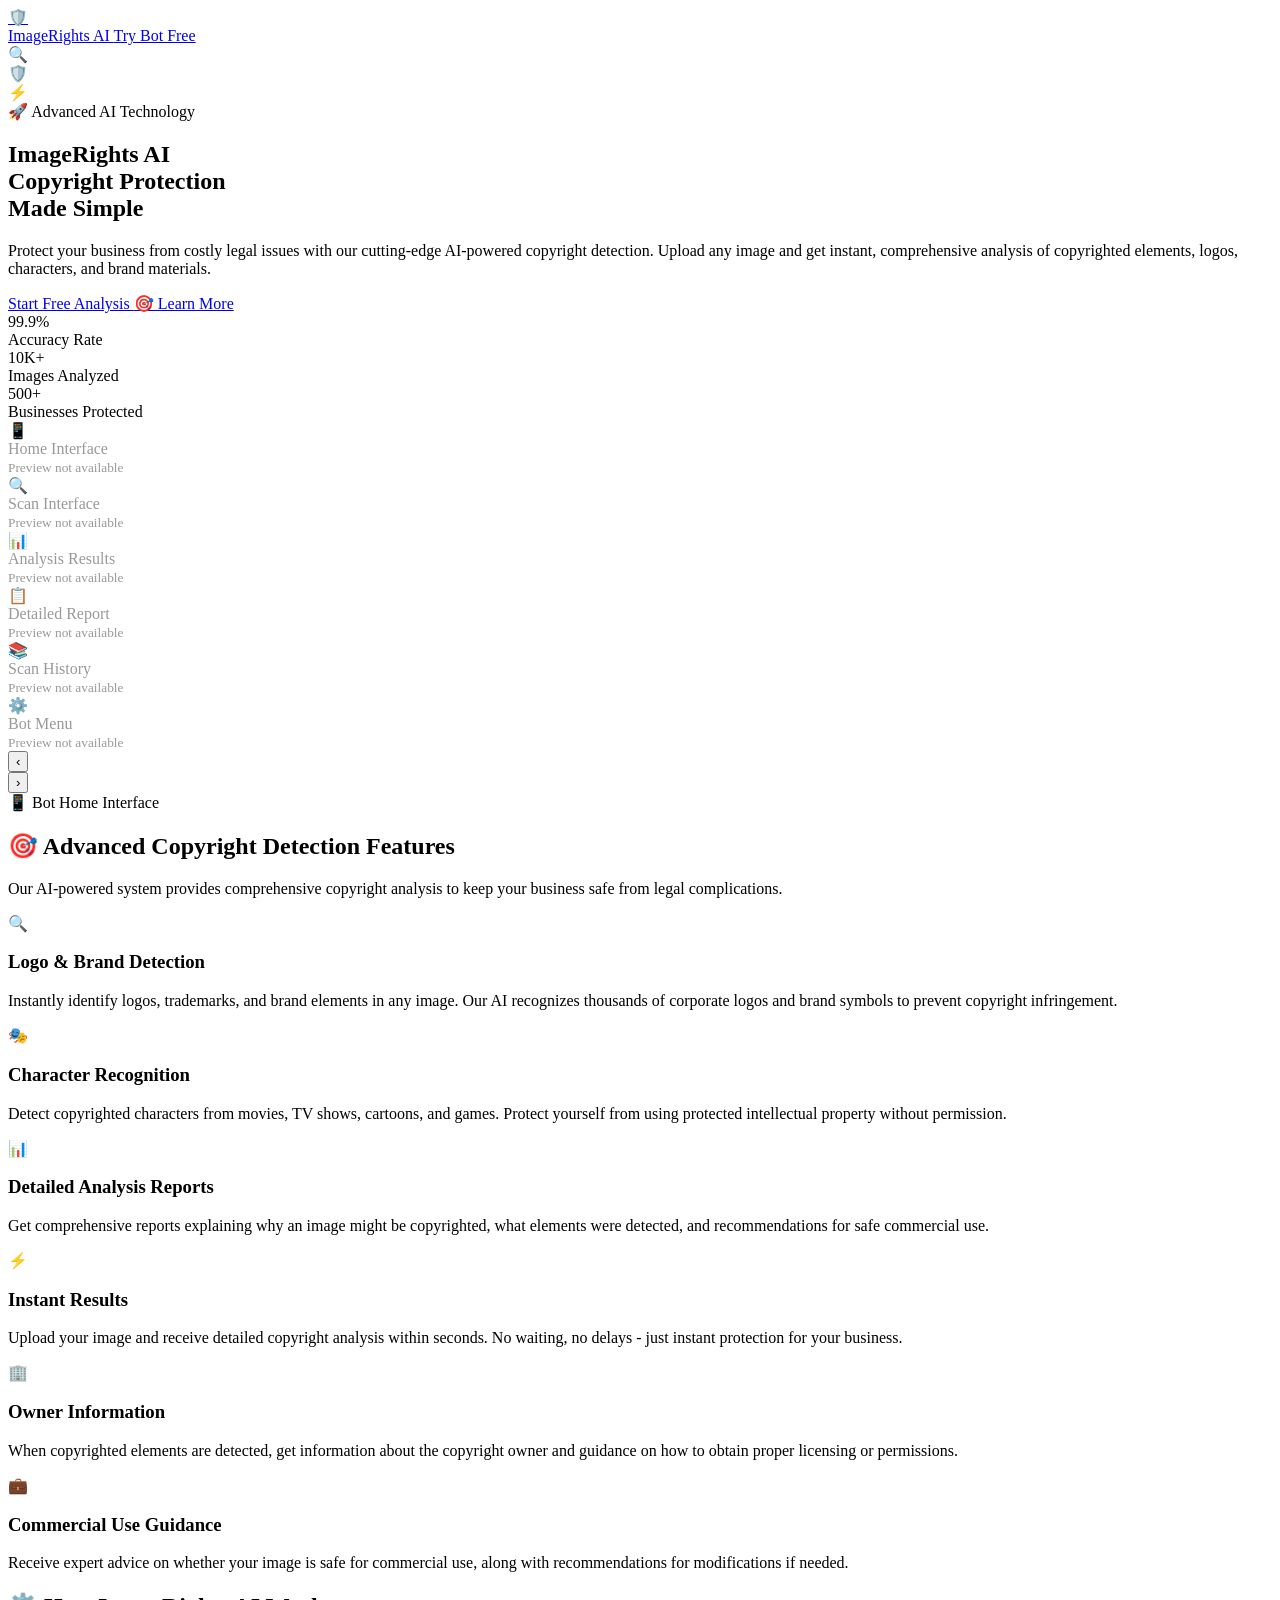
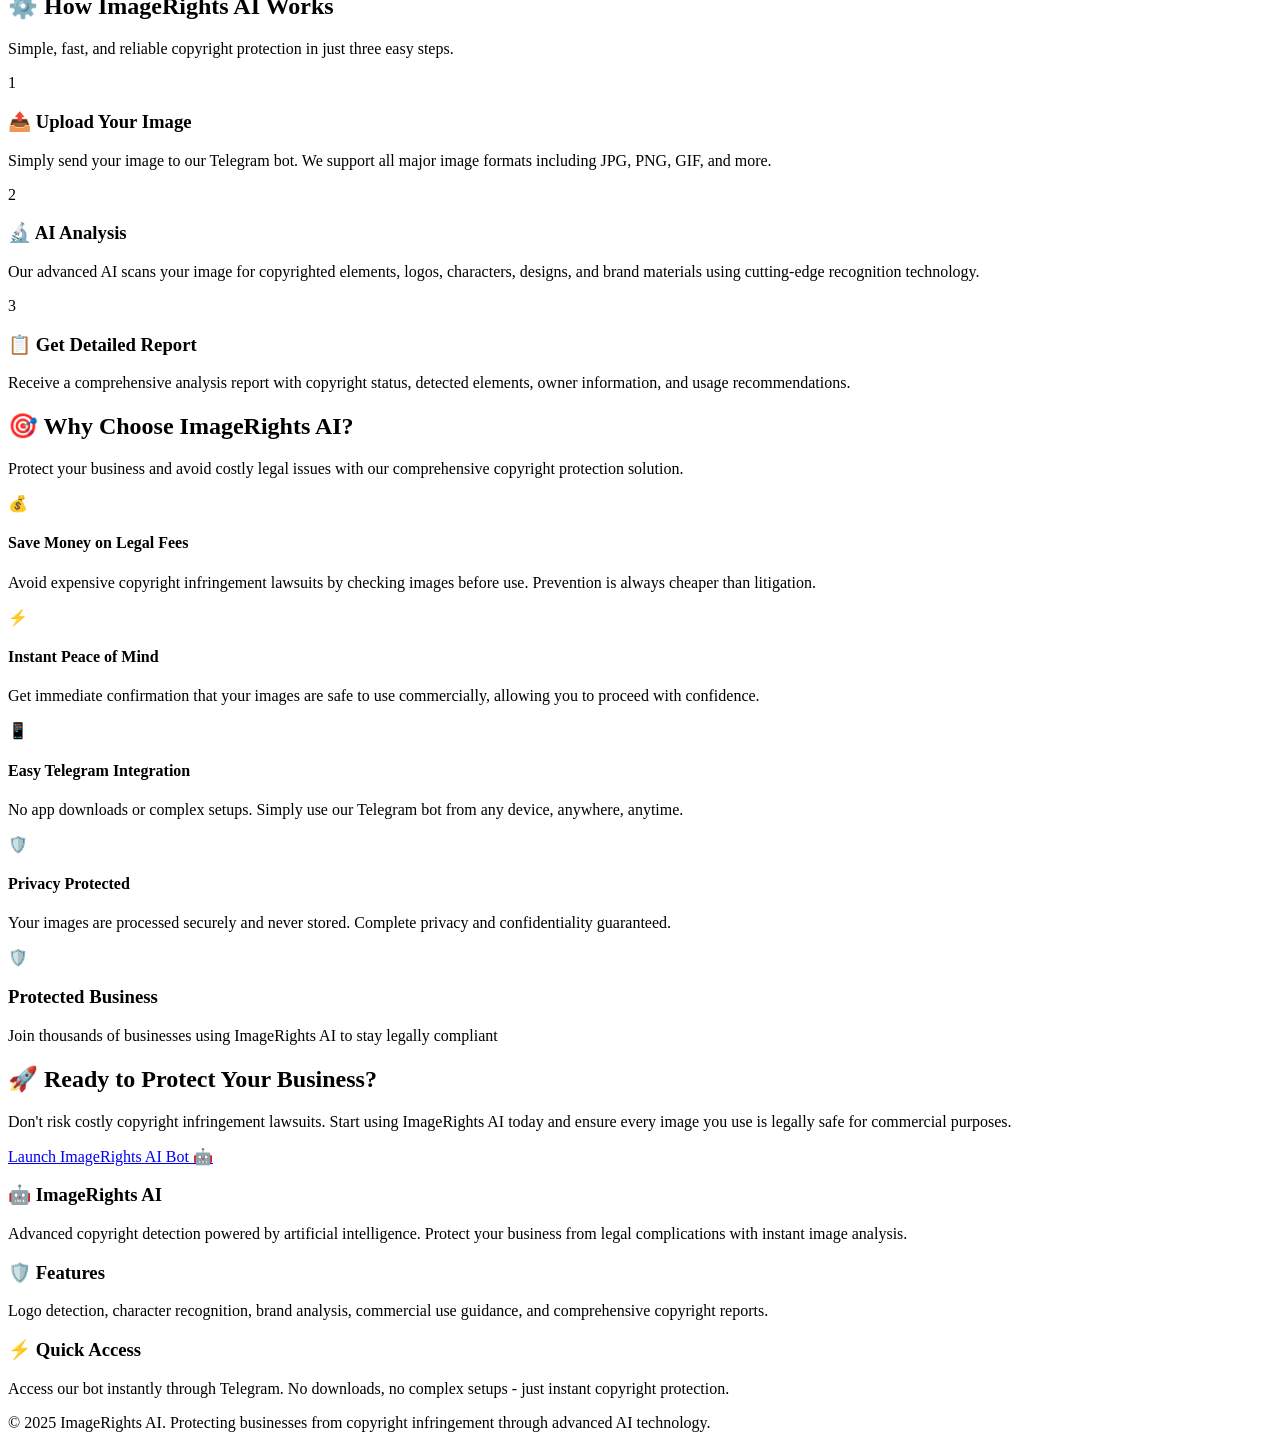
==== commit 7f5c7dac: "Update Index.html" ====
--- a/Index.html
+++ b/Index.html
@@ -19,829 +19,7 @@
     <link rel="preconnect" href="https://fonts.gstatic.com" crossorigin>
     <link href="https://fonts.googleapis.com/css2?family=Inter:wght@300;400;500;600;700;800&display=swap" rel="stylesheet">
     
-    <style>
-        * {
-            margin: 0;
-            padding: 0;
-            box-sizing: border-box;
-        }
-
-        body {
-            font-family: 'Inter', sans-serif;
-            line-height: 1.6;
-            color: #1a1a1a;
-            background: linear-gradient(135deg, #667eea 0%, #764ba2 100%);
-            overflow-x: hidden;
-        }
-
-        .container {
-            max-width: 1200px;
-            margin: 0 auto;
-            padding: 0 20px;
-        }
-
-        /* Navigation */
-        .navbar {
-            position: fixed;
-            top: 0;
-            left: 0;
-            right: 0;
-            background: rgba(255, 255, 255, 0.95);
-            backdrop-filter: blur(20px);
-            border-bottom: 1px solid rgba(0, 0, 0, 0.1);
-            z-index: 1000;
-            padding: 15px 0;
-        }
-
-        .nav-content {
-            display: flex;
-            justify-content: space-between;
-            align-items: center;
-        }
-
-        .logo {
-            display: flex;
-            align-items: center;
-            gap: 12px;
-            font-size: 1.5rem;
-            font-weight: 700;
-            color: #2c3e50;
-            text-decoration: none;
-        }
-
-        .logo-icon {
-            width: 40px;
-            height: 40px;
-            background: linear-gradient(135deg, #667eea, #764ba2);
-            border-radius: 12px;
-            display: flex;
-            align-items: center;
-            justify-content: center;
-            color: white;
-            font-size: 1.2rem;
-        }
-
-        .nav-cta {
-            background: linear-gradient(135deg, #667eea, #764ba2);
-            color: white;
-            padding: 12px 24px;
-            border-radius: 25px;
-            text-decoration: none;
-            font-weight: 600;
-            transition: all 0.3s ease;
-            display: flex;
-            align-items: center;
-            gap: 8px;
-        }
-
-        .nav-cta:hover {
-            transform: translateY(-2px);
-            box-shadow: 0 10px 25px rgba(102, 126, 234, 0.3);
-        }
-
-        /* Header Section */
-        .hero {
-            min-height: 100vh;
-            display: flex;
-            align-items: center;
-            background: linear-gradient(135deg, #0f0c29 0%, #302b63 35%, #24243e 100%);
-            position: relative;
-            overflow: hidden;
-            padding-top: 80px;
-        }
-
-        .hero::before {
-            content: '';
-            position: absolute;
-            top: 0;
-            left: 0;
-            right: 0;
-            bottom: 0;
-            background: url("data:image/svg+xml,%3Csvg width='100' height='100' viewBox='0 0 100 100' xmlns='http://www.w3.org/2000/svg'%3E%3Cg fill='%23ffffff' fill-opacity='0.03'%3E%3Cpolygon points='50 0 60 40 100 50 60 60 50 100 40 60 0 50 40 40'/%3E%3C/g%3E%3C/svg%3E") repeat;
-            animation: float 30s linear infinite;
-        }
-
-        .hero::after {
-            content: '';
-            position: absolute;
-            top: 0;
-            left: 0;
-            right: 0;
-            bottom: 0;
-            background: radial-gradient(circle at 30% 20%, rgba(102, 126, 234, 0.15) 0%, transparent 50%),
-                        radial-gradient(circle at 70% 80%, rgba(118, 75, 162, 0.15) 0%, transparent 50%);
-        }
-
-        @keyframes float {
-            0% { transform: translateX(0) translateY(0); }
-            100% { transform: translateX(-100px) translateY(-100px); }
-        }
-
-        .hero-content {
-            display: grid;
-            grid-template-columns: 1fr 1fr;
-            gap: 80px;
-            align-items: center;
-            z-index: 2;
-            position: relative;
-        }
-
-        .hero-text {
-            max-width: 600px;
-        }
-
-        .hero-badge {
-            display: inline-flex;
-            align-items: center;
-            gap: 8px;
-            background: rgba(255, 255, 255, 0.1);
-            border: 1px solid rgba(255, 255, 255, 0.2);
-            border-radius: 50px;
-            padding: 8px 20px;
-            margin-bottom: 32px;
-            color: rgba(255, 255, 255, 0.9);
-            font-size: 0.9rem;
-            font-weight: 500;
-        }
-
-        .hero-text h1 {
-            font-size: 4rem;
-            font-weight: 800;
-            color: white;
-            margin-bottom: 32px;
-            line-height: 1.1;
-            background: linear-gradient(135deg, #ffffff 0%, #e0e7ff 100%);
-            -webkit-background-clip: text;
-            -webkit-text-fill-color: transparent;
-            background-clip: text;
-        }
-
-        .hero-text .highlight {
-            background: linear-gradient(135deg, #667eea 0%, #764ba2 100%);
-            -webkit-background-clip: text;
-            -webkit-text-fill-color: transparent;
-            background-clip: text;
-            position: relative;
-        }
-
-        .hero-text .highlight::after {
-            content: '';
-            position: absolute;
-            bottom: -4px;
-            left: 0;
-            right: 0;
-            height: 3px;
-            background: linear-gradient(135deg, #667eea 0%, #764ba2 100%);
-            border-radius: 2px;
-        }
-
-        .hero-text p {
-            font-size: 1.3rem;
-            color: rgba(255, 255, 255, 0.8);
-            margin-bottom: 40px;
-            font-weight: 400;
-            line-height: 1.6;
-        }
-
-        .hero-buttons {
-            display: flex;
-            gap: 20px;
-            align-items: center;
-            flex-wrap: wrap;
-        }
-
-        .cta-button {
-            display: inline-flex;
-            align-items: center;
-            gap: 12px;
-            background: linear-gradient(135deg, #667eea, #764ba2);
-            color: white;
-            padding: 20px 40px;
-            border-radius: 50px;
-            text-decoration: none;
-            font-weight: 600;
-            font-size: 1.1rem;
-            transition: all 0.3s ease;
-            box-shadow: 0 10px 30px rgba(102, 126, 234, 0.3);
-            position: relative;
-            overflow: hidden;
-        }
-
-        .cta-button::before {
-            content: '';
-            position: absolute;
-            top: 0;
-            left: -100%;
-            width: 100%;
-            height: 100%;
-            background: linear-gradient(90deg, transparent, rgba(255, 255, 255, 0.2), transparent);
-            transition: left 0.5s;
-        }
-
-        .cta-button:hover::before {
-            left: 100%;
-        }
-
-        .cta-button:hover {
-            transform: translateY(-3px);
-            box-shadow: 0 20px 40px rgba(102, 126, 234, 0.4);
-        }
-
-        .cta-secondary {
-            display: inline-flex;
-            align-items: center;
-            gap: 12px;
-            background: rgba(255, 255, 255, 0.1);
-            color: white;
-            padding: 20px 32px;
-            border-radius: 50px;
-            text-decoration: none;
-            font-weight: 500;
-            border: 1px solid rgba(255, 255, 255, 0.2);
-            transition: all 0.3s ease;
-        }
-
-        .cta-secondary:hover {
-            background: rgba(255, 255, 255, 0.15);
-            transform: translateY(-2px);
-        }
-
-        .hero-stats {
-            display: flex;
-            gap: 40px;
-            margin-top: 50px;
-            padding-top: 40px;
-            border-top: 1px solid rgba(255, 255, 255, 0.1);
-        }
-
-        .stat-item {
-            text-align: center;
-        }
-
-        .stat-number {
-            font-size: 2rem;
-            font-weight: 700;
-            color: #667eea;
-            margin-bottom: 8px;
-        }
-
-        .stat-label {
-            font-size: 0.9rem;
-            color: rgba(255, 255, 255, 0.7);
-        }
-
-        .hero-visual {
-            display: flex;
-            justify-content: center;
-            align-items: center;
-            position: relative;
-        }
-        
-        /* New Gallery Carousel Styles */
-        .screenshots-carousel {
-            position: relative;
-            width: 320px;
-            height: 568px;
-            box-shadow: 0 25px 80px rgba(0, 0, 0, 0.5);
-            border-radius: 24px;
-            overflow: hidden;
-            border: 8px solid #2d2d2d;
-            background: #1a1a1a;
-        }
-
-        .screenshot-item {
-            position: absolute;
-            top: 0;
-            left: 0;
-            width: 100%;
-            height: 100%;
-            opacity: 0;
-            transition: opacity 0.5s ease-in-out;
-            z-index: 1;
-            background: #f0f2f5;
-            display: flex;
-            align-items: center;
-            justify-content: center;
-        }
-
-        .screenshot-item.active {
-            opacity: 1;
-        }
-
-        .screenshot-img {
-            width: 100%;
-            height: 100%;
-            object-fit: cover;
-            background: #f8f9fa;
-        }
-
-        .image-loading {
-            position: absolute;
-            top: 50%;
-            left: 50%;
-            transform: translate(-50%, -50%);
-            color: #666;
-            font-size: 0.9rem;
-            text-align: center;
-        }
-
-        .loading-spinner {
-            width: 20px;
-            height: 20px;
-            border: 2px solid #f3f3f3;
-            border-top: 2px solid #667eea;
-            border-radius: 50%;
-            animation: spin 1s linear infinite;
-            margin: 0 auto 10px;
-        }
-
-        @keyframes spin {
-            0% { transform: rotate(0deg); }
-            100% { transform: rotate(360deg); }
-        }
-
-        .carousel-controls {
-            position: absolute;
-            bottom: -70px;
-            left: 50%;
-            transform: translateX(-50%);
-            display: flex;
-            gap: 15px;
-            z-index: 3;
-        }
-
-        .carousel-dots {
-            display: flex;
-            gap: 8px;
-            align-items: center;
-        }
-
-        .dot {
-            cursor: pointer;
-            height: 12px;
-            width: 12px;
-            background-color: rgba(255,255,255,0.3);
-            border-radius: 50%;
-            display: inline-block;
-            transition: all 0.3s ease;
-        }
-
-        .dot.active {
-            background-color: #667eea;
-            transform: scale(1.2);
-        }
-
-        .dot:hover {
-            background-color: rgba(102, 126, 234, 0.7);
-        }
-
-        .carousel-nav {
-            display: flex;
-            gap: 10px;
-        }
-
-        .nav-btn {
-            background: rgba(255, 255, 255, 0.1);
-            border: 1px solid rgba(255, 255, 255, 0.2);
-            color: white;
-            width: 40px;
-            height: 40px;
-            border-radius: 50%;
-            display: flex;
-            align-items: center;
-            justify-content: center;
-            cursor: pointer;
-            transition: all 0.3s ease;
-            font-size: 1.2rem;
-        }
-
-        .nav-btn:hover {
-            background: rgba(255, 255, 255, 0.2);
-            transform: scale(1.1);
-        }
-
-        .carousel-labels {
-            position: absolute;
-            bottom: -110px;
-            left: 50%;
-            transform: translateX(-50%);
-            text-align: center;
-            z-index: 3;
-        }
-
-        .current-label {
-            color: rgba(255, 255, 255, 0.9);
-            font-size: 0.9rem;
-            font-weight: 500;
-            padding: 8px 16px;
-            background: rgba(255, 255, 255, 0.1);
-            border-radius: 20px;
-            backdrop-filter: blur(10px);
-        }
-
-        .floating-elements {
-            position: absolute;
-            top: 0;
-            left: 0;
-            right: 0;
-            bottom: 0;
-            pointer-events: none;
-        }
-
-        .floating-icon {
-            position: absolute;
-            color: rgba(255, 255, 255, 0.1);
-            font-size: 2rem;
-            animation: floatIcon 8s ease-in-out infinite;
-        }
-
-        .floating-icon:nth-child(1) { top: 20%; left: 10%; animation-delay: 0s; }
-        .floating-icon:nth-child(2) { top: 60%; right: 15%; animation-delay: 2s; }
-        .floating-icon:nth-child(3) { bottom: 30%; left: 20%; animation-delay: 4s; }
-
-        @keyframes floatIcon {
-            0%, 100% { transform: translateY(0px) rotate(0deg); }
-            50% { transform: translateY(-20px) rotate(10deg); }
-        }
-
-        /* Features Section */
-        .features {
-            padding: 100px 0;
-            background: #ffffff;
-            position: relative;
-        }
-
-        .features::before {
-            content: '';
-            position: absolute;
-            top: 0;
-            left: 0;
-            right: 0;
-            height: 1px;
-            background: linear-gradient(90deg, transparent, #e0e7ff, transparent);
-        }
-
-        .section-header {
-            text-align: center;
-            margin-bottom: 80px;
-        }
-
-        .section-header h2 {
-            font-size: 2.5rem;
-            font-weight: 700;
-            color: #2c3e50;
-            margin-bottom: 16px;
-        }
-
-        .section-header p {
-            font-size: 1.2rem;
-            color: #7f8c8d;
-            max-width: 600px;
-            margin: 0 auto;
-        }
-
-        .features-grid {
-            display: grid;
-            grid-template-columns: repeat(auto-fit, minmax(350px, 1fr));
-            gap: 40px;
-        }
-
-        .feature-card {
-            background: #ffffff;
-            padding: 40px;
-            border-radius: 20px;
-            box-shadow: 0 10px 40px rgba(0, 0, 0, 0.08);
-            border: 1px solid #f0f0f0;
-            transition: all 0.3s ease;
-            position: relative;
-            overflow: hidden;
-        }
-
-        .feature-card::before {
-            content: '';
-            position: absolute;
-            top: 0;
-            left: 0;
-            right: 0;
-            height: 4px;
-            background: linear-gradient(135deg, #667eea, #764ba2);
-        }
-
-        .feature-card:hover {
-            transform: translateY(-5px);
-            box-shadow: 0 20px 60px rgba(0, 0, 0, 0.12);
-        }
-
-        .feature-icon {
-            width: 60px;
-            height: 60px;
-            background: linear-gradient(135deg, #667eea, #764ba2);
-            border-radius: 16px;
-            display: flex;
-            align-items: center;
-            justify-content: center;
-            margin-bottom: 24px;
-            color: white;
-            font-size: 1.5rem;
-        }
-
-        .feature-card h3 {
-            font-size: 1.5rem;
-            font-weight: 600;
-            color: #2c3e50;
-            margin-bottom: 16px;
-        }
-
-        .feature-card p {
-            color: #7f8c8d;
-            line-height: 1.6;
-        }
-
-        /* How It Works */
-        .how-it-works {
-            padding: 100px 0;
-            background: linear-gradient(135deg, #f8f9fa, #e9ecef);
-        }
-
-        .steps-container {
-            display: grid;
-            grid-template-columns: repeat(auto-fit, minmax(300px, 1fr));
-            gap: 40px;
-            margin-top: 60px;
-        }
-
-        .step {
-            text-align: center;
-            position: relative;
-        }
-
-        .step-number {
-            width: 80px;
-            height: 80px;
-            background: linear-gradient(135deg, #ff6b6b, #ff8e53);
-            border-radius: 50%;
-            display: flex;
-            align-items: center;
-            justify-content: center;
-            margin: 0 auto 24px;
-            font-size: 2rem;
-            font-weight: 700;
-            color: white;
-            box-shadow: 0 10px 30px rgba(255, 107, 107, 0.3);
-        }
-
-        .step h3 {
-            font-size: 1.5rem;
-            font-weight: 600;
-            color: #2c3e50;
-            margin-bottom: 16px;
-        }
-
-        .step p {
-            color: #7f8c8d;
-            line-height: 1.6;
-        }
-
-        /* Benefits Section */
-        .benefits {
-            padding: 100px 0;
-            background: #ffffff;
-        }
-
-        .benefits-grid {
-            display: grid;
-            grid-template-columns: 1fr 1fr;
-            gap: 80px;
-            align-items: center;
-            margin-top: 60px;
-        }
-
-        .benefits-list {
-            display: flex;
-            flex-direction: column;
-            gap: 24px;
-        }
-
-        .benefit-item {
-            display: flex;
-            align-items: flex-start;
-            gap: 16px;
-            padding: 20px;
-            background: #f8f9fa;
-            border-radius: 12px;
-            border-left: 4px solid #667eea;
-        }
-
-        .benefit-icon {
-            width: 24px;
-            height: 24px;
-            color: #667eea;
-            flex-shrink: 0;
-            margin-top: 4px;
-        }
-
-        .benefit-content h4 {
-            font-weight: 600;
-            color: #2c3e50;
-            margin-bottom: 4px;
-        }
-
-        .benefit-content p {
-            color: #7f8c8d;
-            font-size: 0.95rem;
-        }
-
-        .benefits-visual {
-            display: flex;
-            justify-content: center;
-            align-items: center;
-        }
-
-        .security-badge {
-            background: linear-gradient(135deg, #667eea, #764ba2);
-            color: white;
-            padding: 60px;
-            border-radius: 24px;
-            text-align: center;
-            box-shadow: 0 20px 60px rgba(102, 126, 234, 0.3);
-        }
-
-       .security-badge .icon {
-            font-size: 4rem;
-            margin-bottom: 24px;
-        }
-
-        .security-badge h3 {
-            font-size: 1.8rem;
-            font-weight: 700;
-            margin-bottom: 12px;
-        }
-
-        /* Final CTA */
-        .final-cta {
-            padding: 100px 0;
-            background: linear-gradient(135deg, #2c3e50, #34495e);
-            text-align: center;
-        }
-
-        .final-cta h2 {
-            font-size: 2.5rem;
-            font-weight: 700;
-            color: white;
-            margin-bottom: 24px;
-        }
-
-        .final-cta p {
-            font-size: 1.2rem;
-            color: rgba(255, 255, 255, 0.8);
-            margin-bottom: 40px;
-            max-width: 600px;
-            margin-left: auto;
-            margin-right: auto;
-        }
-
-        /* Footer */
-        .footer {
-            background: #1a1a1a;
-            color: #ffffff;
-            padding: 60px 0 30px;
-            text-align: center;
-        }
-
-        .footer-content {
-            display: grid;
-            grid-template-columns: repeat(auto-fit, minmax(250px, 1fr));
-            gap: 40px;
-            margin-bottom: 40px;
-        }
-
-        .footer-section h3 {
-            font-weight: 600;
-            margin-bottom: 16px;
-            color: #ffffff;
-        }
-
-        .footer-section p {
-            color: #cccccc;
-            line-height: 1.6;
-        }
-
-        .footer-bottom {
-            border-top: 1px solid #333;
-            padding-top: 30px;
-            color: #999;
-        }
-
-        /* Responsive Design */
-        @media (max-width: 768px) {
-            .navbar {
-                padding: 10px 0;
-            }
-            
-            .nav-content {
-                flex-wrap: wrap;
-                gap: 15px;
-            }
-            
-            .logo {
-                font-size: 1.3rem;
-            }
-            
-            .nav-cta {
-                padding: 10px 20px;
-                font-size: 0.9rem;
-            }
-            
-            .hero {
-                padding-top: 100px;
-            }
-            
-            .hero-content {
-                grid-template-columns: 1fr;
-                gap: 60px; /* Increased gap for better spacing */
-                text-align: center;
-            }
-            
-            .hero-visual {
-                order: -1; /* Move carousel to the top on mobile */
-                margin-bottom: 20px;
-            }
-
-            .hero-text h1 {
-                font-size: 2.5rem;
-            }
-            
-            .hero-text p {
-                font-size: 1.1rem;
-            }
-            
-            .hero-buttons {
-                justify-content: center;
-            }
-            
-            .cta-button, .cta-secondary {
-                padding: 16px 28px;
-                font-size: 1rem;
-            }
-            
-            .hero-stats {
-                justify-content: center;
-                gap: 20px;
-            }
-
-            .features-grid {
-                grid-template-columns: 1fr;
-            }
-
-            .benefits-grid {
-                grid-template-columns: 1fr;
-                gap: 40px;
-            }
-            
-            .screenshots-carousel {
-                width: 280px;
-                height: 497px; /* Adjusted height for mobile */
-            }
-            
-            .carousel-controls {
-                bottom: -60px;
-            }
-            
-            .carousel-labels {
-                bottom: -95px;
-            }
-            
-            .current-label {
-                font-size: 0.8rem;
-                padding: 6px 12px;
-            }
-        }
-
-        /* Animations */
-        @keyframes slideInUp {
-            from {
-                opacity: 0;
-                transform: translateY(60px);
-            }
-            to {
-                opacity: 1;
-                transform: translateY(0);
-            }
-        }
-
-        .animate-slide-up {
-            animation: slideInUp 0.8s ease-out;
-        }
-
-        /* Telegram Icon */
-        .telegram-icon {
-            display: inline-block;
-            width: 20px;
-            height: 20px;
-            background: url("data:image/svg+xml,%3Csvg xmlns='http://www.w3.org/2000/svg' viewBox='0 0 24 24' fill='white'%3E%3Cpath d='M12 0C5.374 0 0 5.373 0 12s5.374 12 12 12 12-5.373 12-12S18.626 0 12 0zm5.568 8.16l-1.61 7.548c-.12.537-.437.668-.887.416l-2.453-1.81-1.183 1.139c-.131.131-.242.242-.497.242l.178-2.519 4.585-4.138c.199-.177-.043-.275-.309-.098l-5.671 3.568-2.443-.763c-.531-.166-.542-.531.111-.786l9.552-3.683c.442-.166.831.099.688.786z'/%3E%3C/svg%3E") no-repeat center;
-            background-size: contain;
-        }
-    </style>
+    <link rel="stylesheet" href="style.css">
 </head>
 <body>
     <nav class="navbar">
@@ -1001,6 +179,7 @@
             </div>
         </div>
     </section>
+
     <section id="features" class="features">
         <div class="container">
             <div class="section-header">
@@ -1149,98 +328,6 @@
         </div>
     </footer>
 
-    <script>
-        // Smooth scrolling animation for elements
-        const observerOptions = {
-            threshold: 0.1,
-            rootMargin: '0px 0px -50px 0px'
-        };
-        const observer = new IntersectionObserver((entries) => {
-            entries.forEach(entry => {
-                if (entry.isIntersecting) {
-                    entry.target.style.opacity = '1';
-                    entry.target.style.transform = 'translateY(0)';
-                    observer.unobserve(entry.target);
-                }
-            });
-        }, observerOptions);
-
-        document.querySelectorAll('.feature-card, .step, .benefit-item').forEach(el => {
-            el.style.opacity = '0';
-            el.style.transform = 'translateY(30px)';
-            el.style.transition = 'all 0.6s ease';
-            observer.observe(el);
-        });
-
-        // Carousel functionality
-        let slideIndex = 1;
-        let autoPlayInterval;
-        const slideLabels = [
-            "📱 Bot Home Interface",
-            "🔍 Image Upload & Scan",
-            "📊 Copyright Analysis Results",
-            "📋 Detailed Copyright Report",
-            "📚 Scan History & Archive",
-            "⚙️ Bot Menu & Settings"
-        ];
-        
-        function showSlide(n) {
-            const slides = document.getElementsByClassName("screenshot-item");
-            const dots = document.getElementsByClassName("dot");
-            const labelElement = document.getElementById("currentLabel");
-
-            if (n > slides.length) { slideIndex = 1; }
-            if (n < 1) { slideIndex = slides.length; }
-
-            for (let i = 0; i < slides.length; i++) {
-                slides[i].classList.remove("active");
-            }
-
-            for (let i = 0; i < dots.length; i++) {
-                dots[i].classList.remove("active");
-            }
-
-            slides[slideIndex - 1].classList.add("active");
-            dots[slideIndex - 1].classList.add("active");
-
-            if (labelElement) {
-                labelElement.textContent = slideLabels[slideIndex - 1];
-            }
-        }
-
-        function changeSlide(n) {
-            stopAutoPlay();
-            showSlide(slideIndex += n);
-            startAutoPlay();
-        }
-        
-        function currentSlide(n) {
-            stopAutoPlay();
-            showSlide(slideIndex = n);
-            startAutoPlay();
-        }
-
-        function stopAutoPlay() {
-            clearInterval(autoPlayInterval);
-        }
-
-        function startAutoPlay() {
-            stopAutoPlay(); // Prevents multiple intervals running
-            autoPlayInterval = setInterval(() => {
-                changeSlide(1);
-            }, 4000);
-        }
-        
-        document.addEventListener('DOMContentLoaded', () => {
-            showSlide(slideIndex);
-            startAutoPlay();
-
-            const carousel = document.querySelector('.screenshots-carousel');
-            if (carousel) {
-                carousel.addEventListener('mouseenter', stopAutoPlay);
-                carousel.addEventListener('mouseleave', startAutoPlay);
-            }
-        });
-    </script>
+    <script src="script.js" defer></script>
 </body>
 </html>
